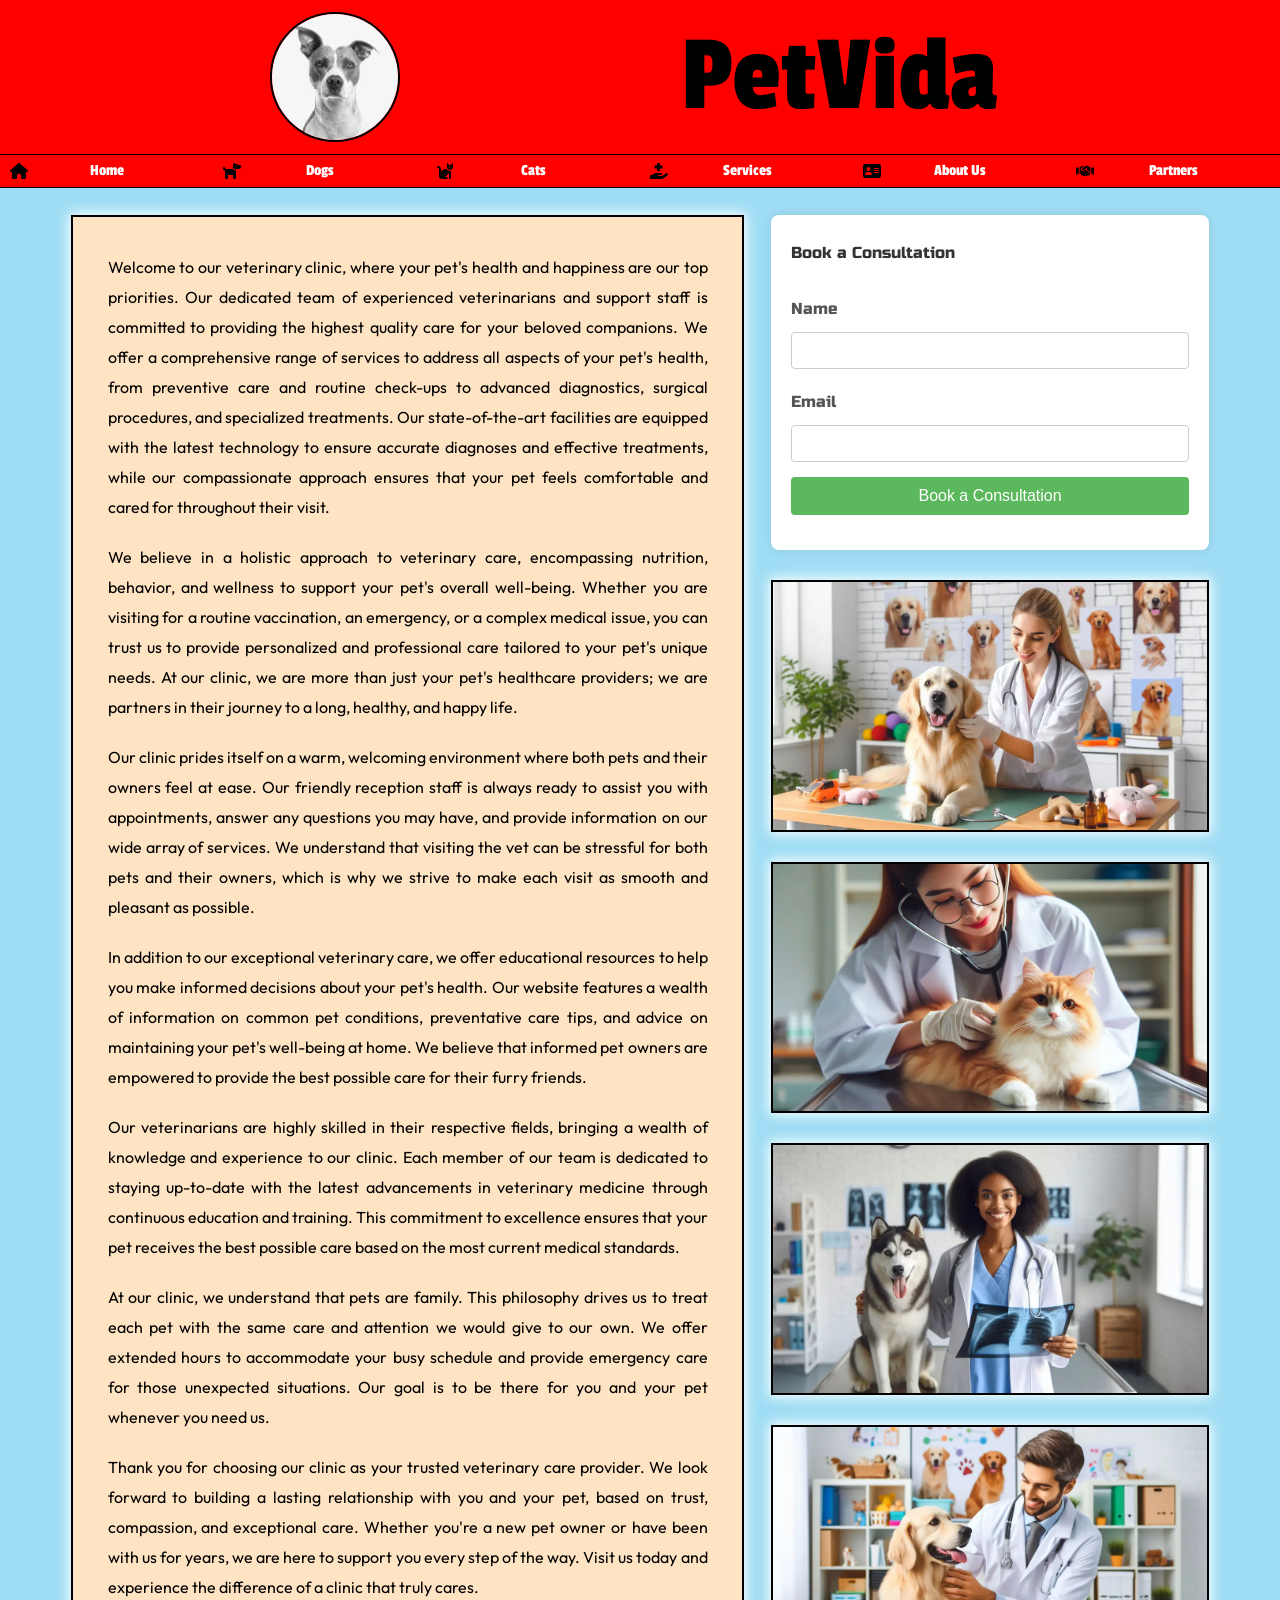
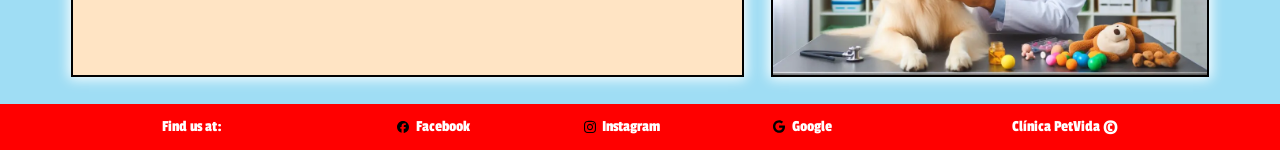
==== index.html @ f5b28eda "Initial commit: Pet Vida responsive multi-page site (WebP-optimized)" ====
<!DOCTYPE html>
<html lang="en">
<head>
    <meta charset="UTF-8">
    <meta name="viewport" content="width=device-width, initial-scale=1.0">
    <title>Pet Vida - Home</title>
    <link rel="stylesheet" href="assets/styles/style.css">
    <link rel="preconnect" href="https://fonts.googleapis.com">
    <link rel="preconnect" href="https://fonts.gstatic.com" crossorigin>
    <link href="https://fonts.googleapis.com/css2?family=Passion+One:wght@400;700;900&display=swap" rel="stylesheet">
    <link href="https://fonts.googleapis.com/css2?family=Russo+One&display=swap" rel="stylesheet">
    <link href="https://fonts.googleapis.com/css2?family=Bowlby+One+SC&display=swap" rel="stylesheet">
    <link href="https://fonts.googleapis.com/css2?family=Outfit:wght@100..900&family=Passion+One:wght@400;700;900&display=swap" rel="stylesheet">
    <script src="assets/scripts/menu.js" defer></script>
</head>
<body>
    <div id="wrap-body">
        <header>
            <div id="header-top">
                <img src="assets/images/sampledog.webp" alt="PetVida Company Logo">
                <h1>PetVida</h1>
                <button class="btn-menu"></button>
            </div>
            <nav id="nav-header">
                <ul id="ul-header">
                    <li><a id="home-nav" href="index.html">Home</a></li>
                    <li><a id="dogs-nav" href="page-dogs/index.html">Dogs</a></li>
                    <li><a id="cats-nav" href="page-cats/index.html">Cats</a></li>
                    <li><a id="services-nav" href="page-services/index.html">Services</a></li>
                    <li><a id="about-nav" href="page-about/index.html">About Us</a></li>
                    <li><a id="partners-nav" href="page-partners/index.html">Partners</a></li>
</ul>

            </nav>

        </header>
        <main>
            <div id="home-div">
                <article id="home-article">
                    <p>Welcome to our veterinary clinic, where your pet's health and happiness are our top priorities. Our dedicated team of experienced veterinarians and support staff is committed to providing the highest quality care for your beloved companions. We offer a comprehensive range of services to address all aspects of your pet's health, from preventive care and routine check-ups to advanced diagnostics, surgical procedures, and specialized treatments. Our state-of-the-art facilities are equipped with the latest technology to ensure accurate diagnoses and effective treatments, while our compassionate approach ensures that your pet feels comfortable and cared for throughout their visit.</p>
                    <p>We believe in a holistic approach to veterinary care, encompassing nutrition, behavior, and wellness to support your pet's overall well-being. Whether you are visiting for a routine vaccination, an emergency, or a complex medical issue, you can trust us to provide personalized and professional care tailored to your pet's unique needs. At our clinic, we are more than just your pet's healthcare providers; we are partners in their journey to a long, healthy, and happy life.</p>
                    <p>Our clinic prides itself on a warm, welcoming environment where both pets and their owners feel at ease. Our friendly reception staff is always ready to assist you with appointments, answer any questions you may have, and provide information on our wide array of services. We understand that visiting the vet can be stressful for both pets and their owners, which is why we strive to make each visit as smooth and pleasant as possible.</p>
                    <p>In addition to our exceptional veterinary care, we offer educational resources to help you make informed decisions about your pet's health. Our website features a wealth of information on common pet conditions, preventative care tips, and advice on maintaining your pet's well-being at home. We believe that informed pet owners are empowered to provide the best possible care for their furry friends.</p>
                    <p>Our veterinarians are highly skilled in their respective fields, bringing a wealth of knowledge and experience to our clinic. Each member of our team is dedicated to staying up-to-date with the latest advancements in veterinary medicine through continuous education and training. This commitment to excellence ensures that your pet receives the best possible care based on the most current medical standards.</p>
                    <p>At our clinic, we understand that pets are family. This philosophy drives us to treat each pet with the same care and attention we would give to our own. We offer extended hours to accommodate your busy schedule and provide emergency care for those unexpected situations. Our goal is to be there for you and your pet whenever you need us.</p>
                    <p>Thank you for choosing our clinic as your trusted veterinary care provider. We look forward to building a lasting relationship with you and your pet, based on trust, compassion, and exceptional care. Whether you're a new pet owner or have been with us for years, we are here to support you every step of the way. Visit us today and experience the difference of a clinic that truly cares.</p>
                </article>
                <section id="home-section">
                    <div class="form-container">
                        <h2>Book a Consultation</h2>
                        <form>
                            <div class="form-group">
                                <label for="name">Name</label>
                                <input type="text" id="name" name="name" required>
                            </div>
                            <div class="form-group">
                                <label for="email">Email</label>
                                <input type="email" id="email" name="email" required>
                            </div>
                            <div class="form-group">
                                <button type="submit">Book a Consultation</button>
                            </div>
                        </form>
                    </div>
                    <img src="assets/images/about1.webp" alt="Veterinary Working blah blah">
                    <img src="assets/images/about2.webp" alt="Veterinary Working blah blah">
                    <img src="assets/images/about3.webp" alt="Veterinary Working blah blah">
                    <img src="assets/images/about5.webp" alt="Veterinary Working blah blah">
                </section>
            </div>
        </main>
        <footer>
            <h2>Find us at:</h2>
            <ul>
                <li><a id="facebook-footer" href="" target="_blank">Facebook</a></li>
                <li><a id="instagram-footer" href="" target="_blank">Instagram</a></li>
                <li><a id="google-footer" href="" target="_blank">Google</a></li>
            </ul>
            <small>Clínica PetVida &copy;</small>

        </footer>

    </div>    
</body>
</html>
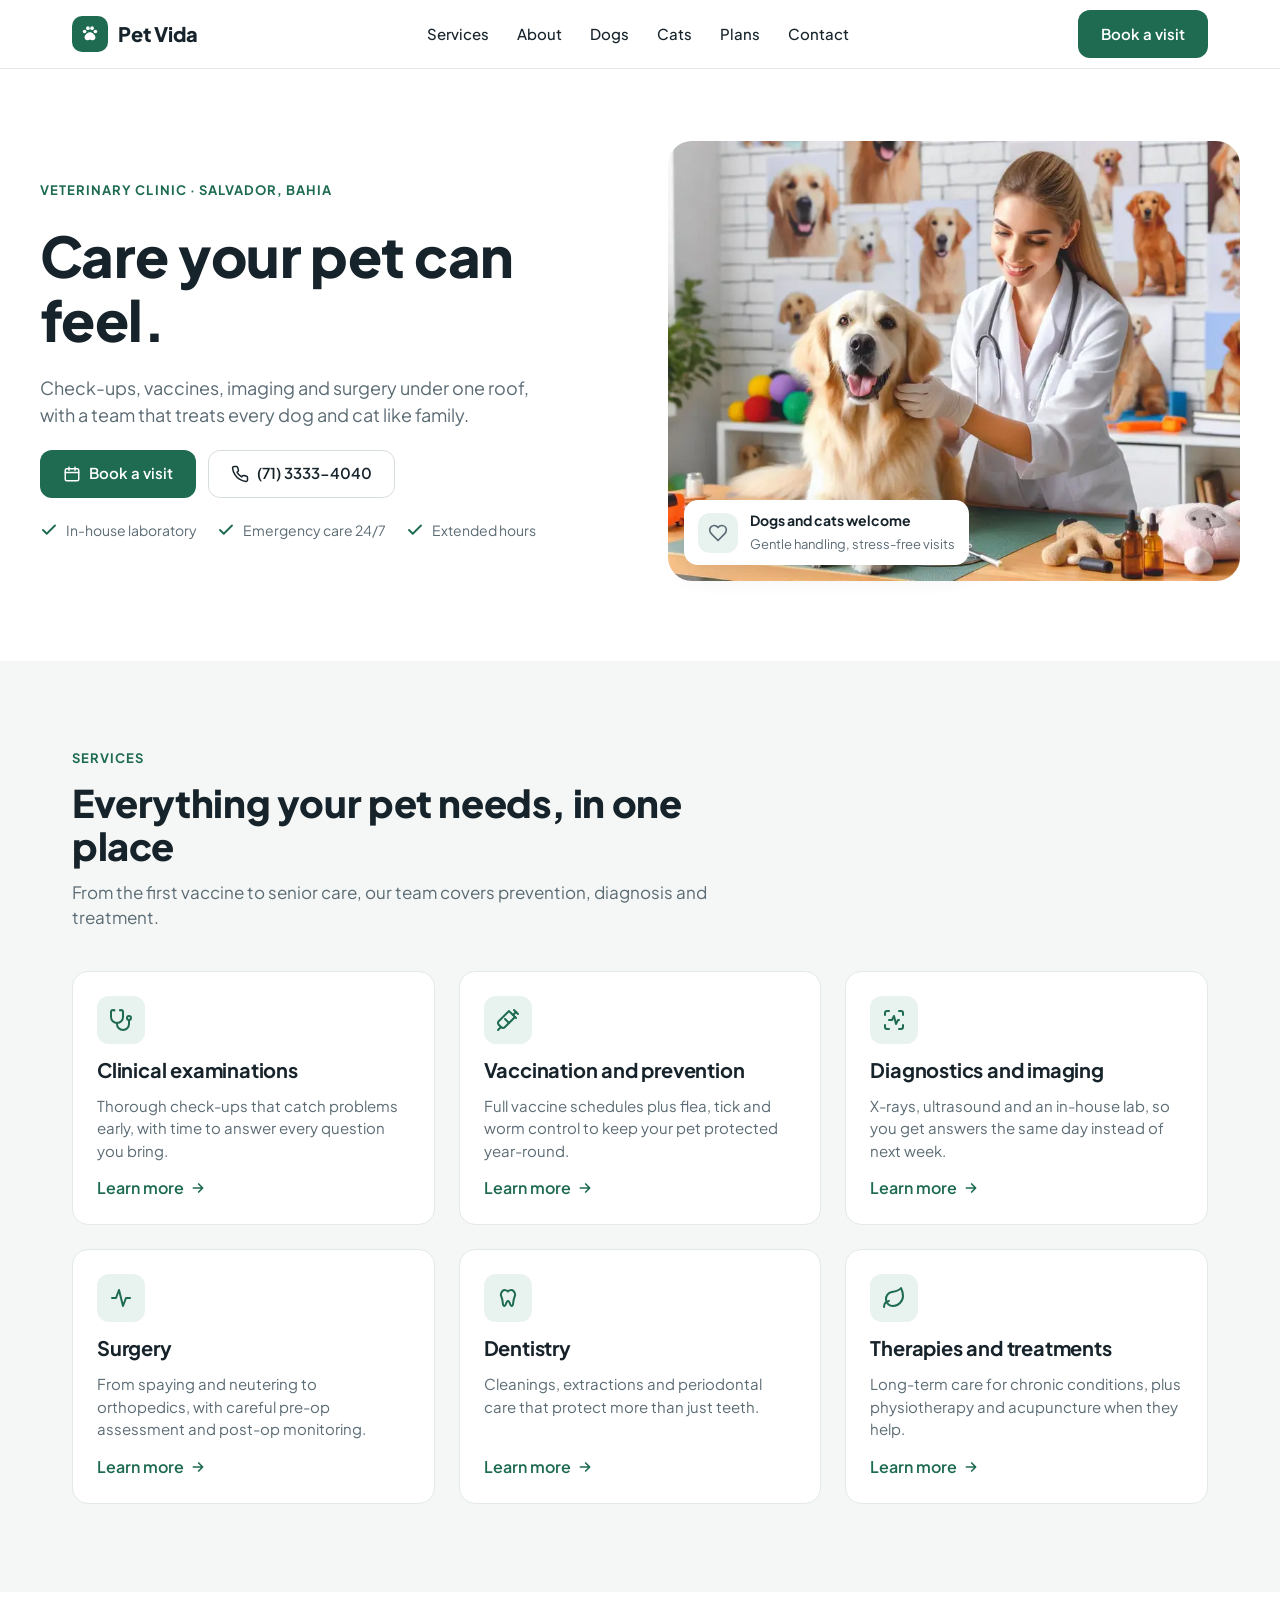
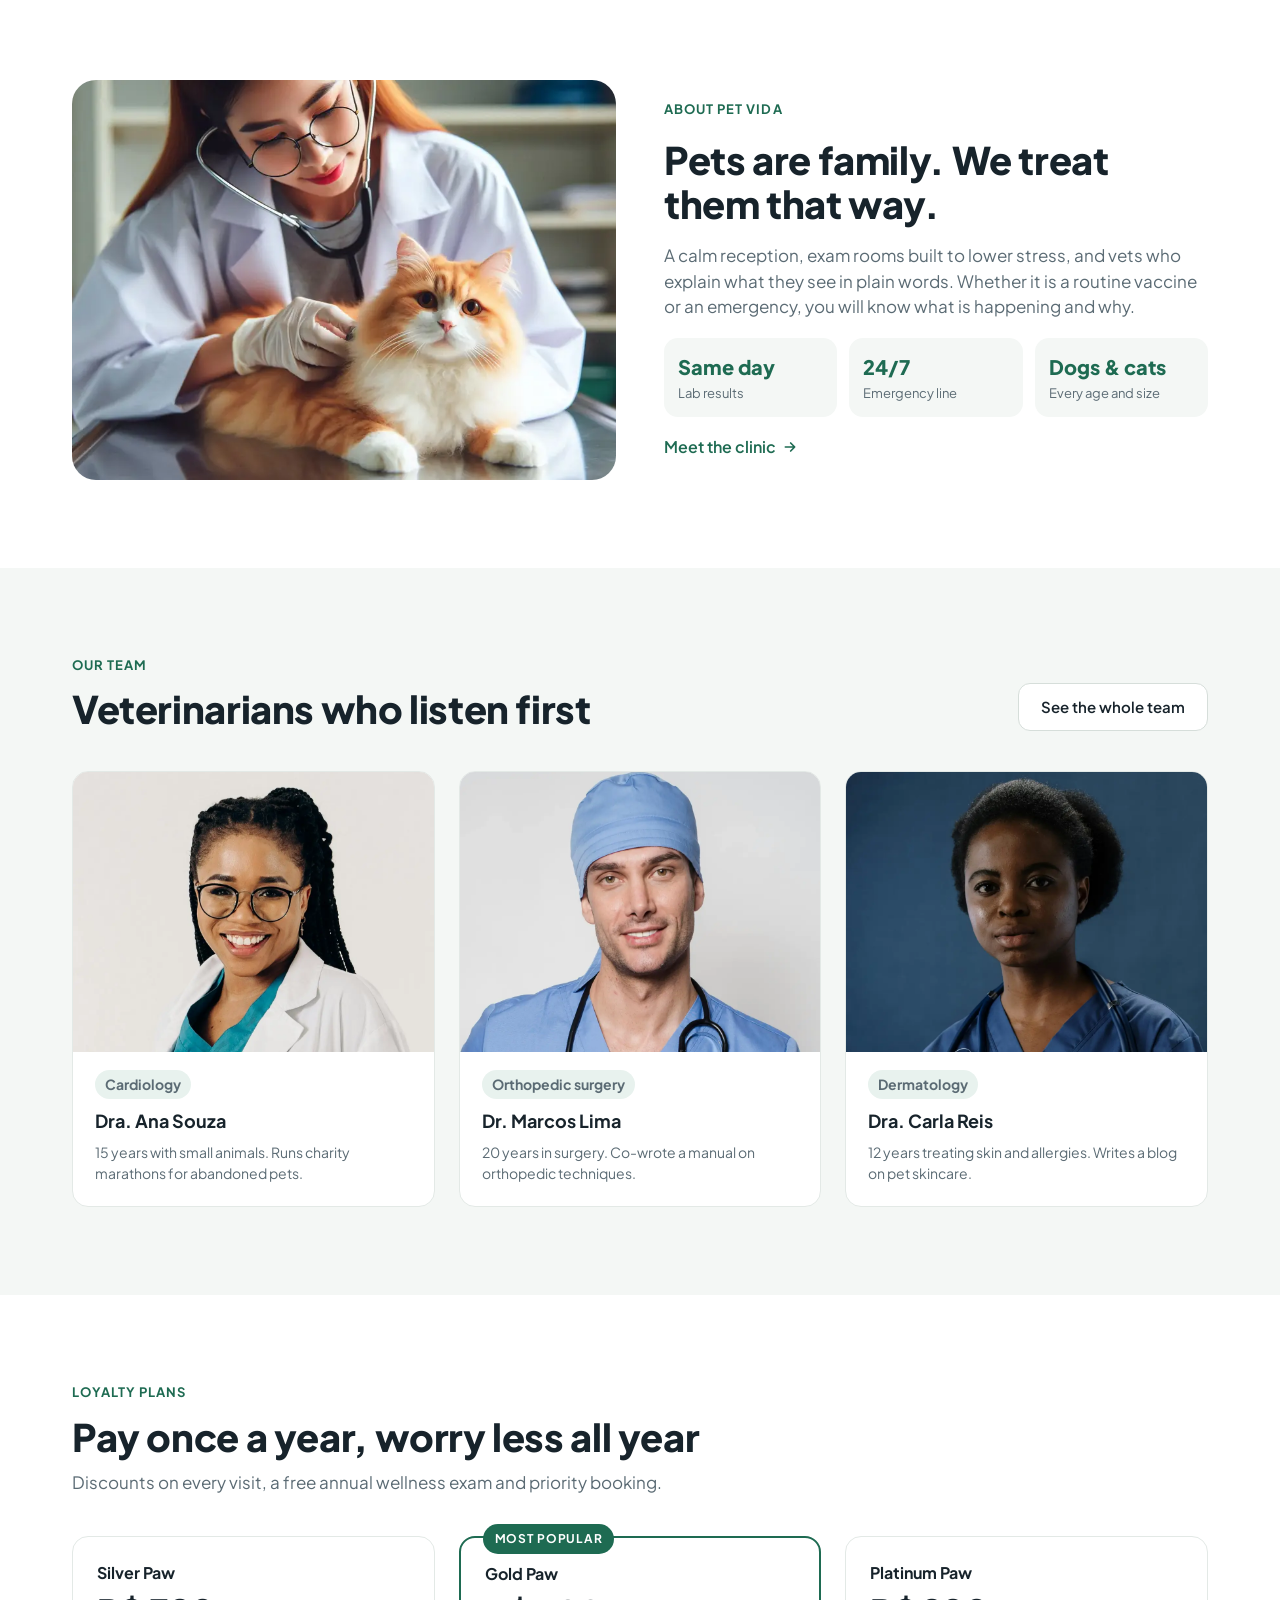
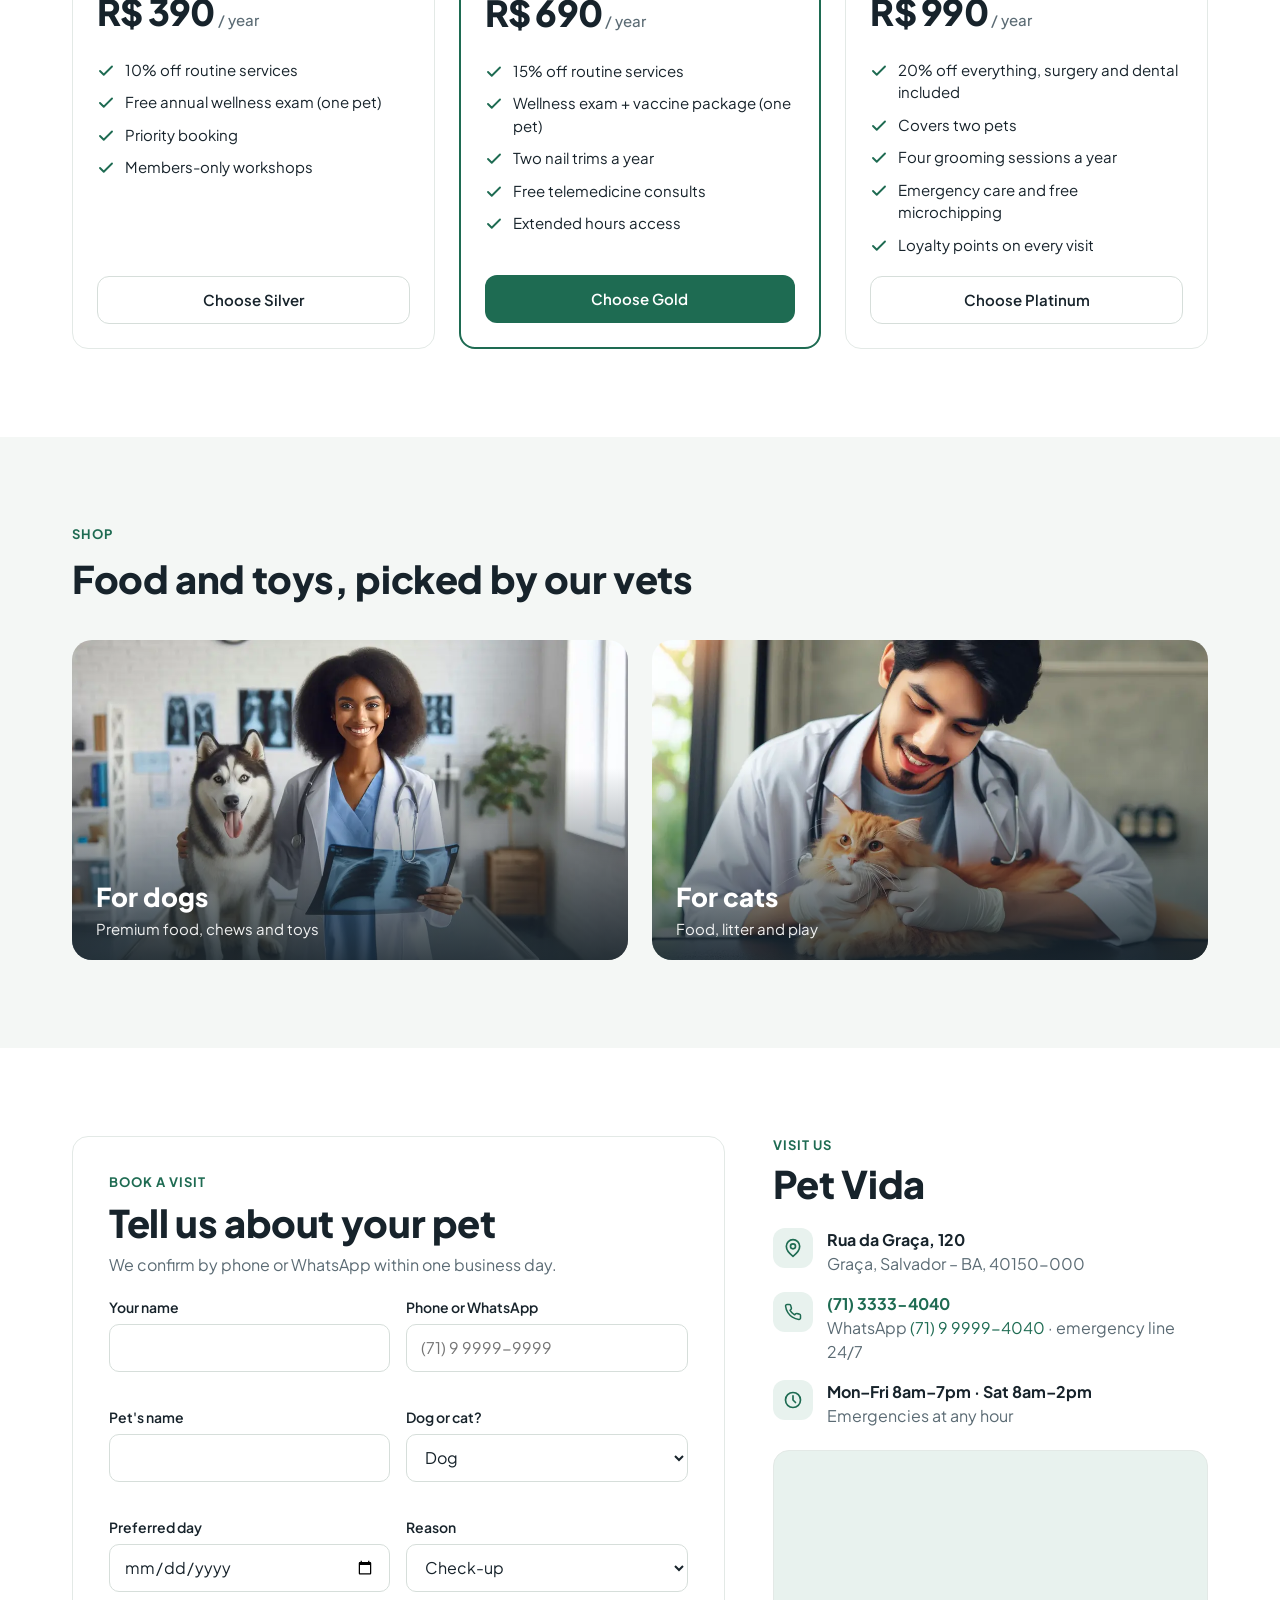
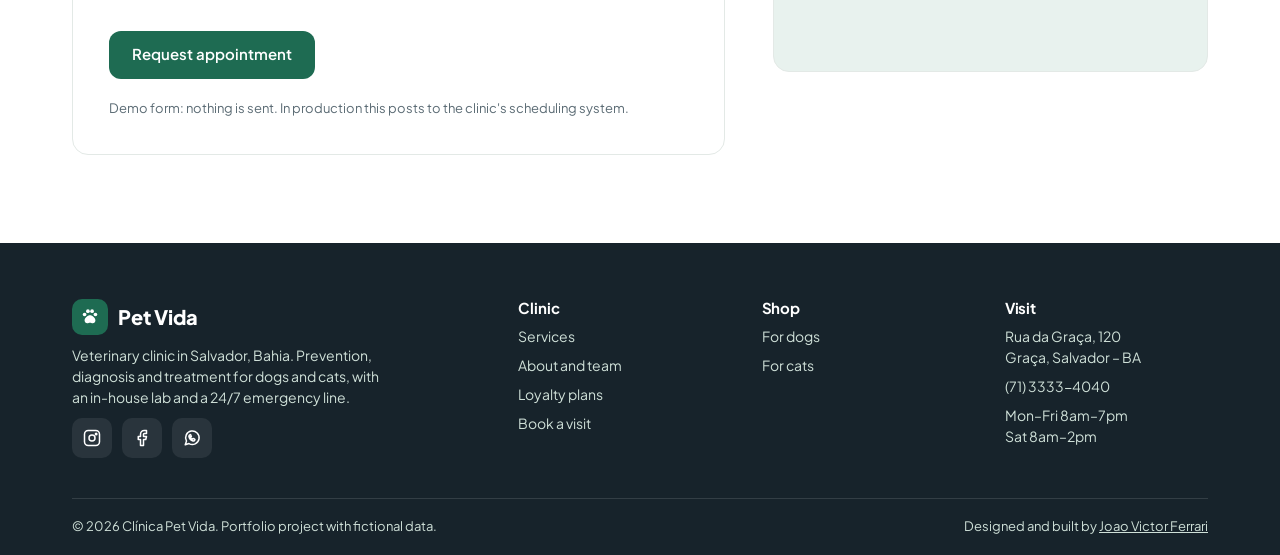
==== commit dd1d3941: "Pet Vida 2.0: full redesign of the site Design system in CSS custom properties, mobile-first layout," ====
--- a/index.html
+++ b/index.html
@@ -1,85 +1,154 @@
 <!DOCTYPE html>
 <html lang="en">
 <head>
-    <meta charset="UTF-8">
-    <meta name="viewport" content="width=device-width, initial-scale=1.0">
-    <title>Pet Vida - Home</title>
-    <link rel="stylesheet" href="assets/styles/style.css">
-    <link rel="preconnect" href="https://fonts.googleapis.com">
-    <link rel="preconnect" href="https://fonts.gstatic.com" crossorigin>
-    <link href="https://fonts.googleapis.com/css2?family=Passion+One:wght@400;700;900&display=swap" rel="stylesheet">
-    <link href="https://fonts.googleapis.com/css2?family=Russo+One&display=swap" rel="stylesheet">
-    <link href="https://fonts.googleapis.com/css2?family=Bowlby+One+SC&display=swap" rel="stylesheet">
-    <link href="https://fonts.googleapis.com/css2?family=Outfit:wght@100..900&family=Passion+One:wght@400;700;900&display=swap" rel="stylesheet">
-    <script src="assets/scripts/menu.js" defer></script>
+  <meta charset="UTF-8">
+  <meta name="viewport" content="width=device-width, initial-scale=1">
+  <title>Veterinary clinic in Salvador · Pet Vida</title>
+  <meta name="description" content="Pet Vida is a veterinary clinic in Salvador, Bahia: check-ups, vaccines, imaging, surgery and dentistry for dogs and cats, with an in-house lab and 24/7 emergency line.">
+  <link rel="canonical" href="https://joaoferrari12.github.io/petvida-website/">
+  <meta name="theme-color" content="#1e6b52">
+  <meta property="og:type" content="website">
+  <meta property="og:title" content="Veterinary clinic in Salvador · Pet Vida">
+  <meta property="og:description" content="Pet Vida is a veterinary clinic in Salvador, Bahia: check-ups, vaccines, imaging, surgery and dentistry for dogs and cats, with an in-house lab and 24/7 emergency line.">
+  <meta property="og:image" content="https://joaoferrari12.github.io/petvida-website/assets/images/about1.webp">
+  <meta property="og:url" content="https://joaoferrari12.github.io/petvida-website/">
+  <link rel="icon" href="assets/images/favicon.svg" type="image/svg+xml">
+  <link rel="preconnect" href="https://fonts.googleapis.com">
+  <link rel="preconnect" href="https://fonts.gstatic.com" crossorigin>
+  <link href="https://fonts.googleapis.com/css2?family=Plus+Jakarta+Sans:wght@400;500;600;700;800&display=swap" rel="stylesheet">
+  <link rel="stylesheet" href="assets/styles/style.css">
 </head>
 <body>
-    <div id="wrap-body">
-        <header>
-            <div id="header-top">
-                <img src="assets/images/sampledog.webp" alt="PetVida Company Logo">
-                <h1>PetVida</h1>
-                <button class="btn-menu"></button>
-            </div>
-            <nav id="nav-header">
-                <ul id="ul-header">
-                    <li><a id="home-nav" href="index.html">Home</a></li>
-                    <li><a id="dogs-nav" href="page-dogs/index.html">Dogs</a></li>
-                    <li><a id="cats-nav" href="page-cats/index.html">Cats</a></li>
-                    <li><a id="services-nav" href="page-services/index.html">Services</a></li>
-                    <li><a id="about-nav" href="page-about/index.html">About Us</a></li>
-                    <li><a id="partners-nav" href="page-partners/index.html">Partners</a></li>
-</ul>
+<a class="skip-link" href="#main">Skip to content</a>
+<header class="site-header">
+  <div class="wrap">
+    <a class="brand" href="index.html" aria-label="Pet Vida home"><span class="brand-mark"><svg aria-hidden="true" width="20" height="20" viewBox="0 0 24 24" fill="#fff"><circle cx="5.5" cy="9" r="2.2"/><circle cx="9.5" cy="5" r="2.2"/><circle cx="14.5" cy="5" r="2.2"/><circle cx="18.5" cy="9" r="2.2"/><path d="M12 10c-3 0-6.5 3.2-6.5 6.3 0 1.9 1.4 3.2 3.2 3.2 1.3 0 2.1-.6 3.3-.6s2 .6 3.3.6c1.8 0 3.2-1.3 3.2-3.2C18.5 13.2 15 10 12 10z"/></svg></span>Pet Vida</a>
+    <nav class="nav" id="site-nav" aria-label="Main">
+      <ul><li><a href="page-services/">Services</a></li><li><a href="page-about/">About</a></li><li><a href="page-dogs/">Dogs</a></li><li><a href="page-cats/">Cats</a></li><li><a href="page-partners/">Plans</a></li><li><a href="page-contact/">Contact</a></li></ul>
+    </nav>
+    <div class="header-actions">
+      <a class="btn btn-primary nav-cta" href="page-contact/">Book a visit</a>
+      <button class="btn btn-ghost menu-btn" type="button" aria-expanded="false" aria-controls="site-nav" aria-label="Open menu"><svg aria-hidden="true" width="22" height="22" viewBox="0 0 24 24" fill="none" stroke="currentColor" stroke-width="2" stroke-linecap="round"><path d="M4 7h16M4 12h16M4 17h16"/></svg></button>
+    </div>
+  </div>
+</header>
+<main id="main">
 
-            </nav>
+<section class="wrap hero" aria-labelledby="hero-title">
+  <div class="hero-copy">
+    <span class="eyebrow">Veterinary clinic · Salvador, Bahia</span>
+    <h1 id="hero-title">Care your pet can feel.</h1>
+    <p class="lead">Check-ups, vaccines, imaging and surgery under one roof, with a team that treats every dog and cat like family.</p>
+    <div class="hero-actions">
+      <a class="btn btn-primary" href="page-contact/"><svg aria-hidden="true" width="18" height="18" viewBox="0 0 24 24" fill="none" stroke="currentColor" stroke-width="2" stroke-linecap="round" stroke-linejoin="round"><rect x="3" y="5" width="18" height="16" rx="2"/><path d="M8 3v4M16 3v4M3 10h18"/></svg> Book a visit</a>
+      <a class="btn btn-ghost" href="tel:+557133334040"><svg aria-hidden="true" width="18" height="18" viewBox="0 0 24 24" fill="none" stroke="currentColor" stroke-width="2" stroke-linecap="round" stroke-linejoin="round"><path d="M22 16.9v3a2 2 0 0 1-2.2 2 19.8 19.8 0 0 1-8.6-3.1 19.5 19.5 0 0 1-6-6A19.8 19.8 0 0 1 2.1 4.2 2 2 0 0 1 4.1 2h3a2 2 0 0 1 2 1.7c.1.9.4 1.8.7 2.7a2 2 0 0 1-.5 2.1L8.1 9.8a16 16 0 0 0 6 6l1.3-1.3a2 2 0 0 1 2.1-.4c.9.3 1.8.6 2.7.7a2 2 0 0 1 1.8 2z"/></svg> (71) 3333-4040</a>
+    </div>
+    <ul class="hero-trust"><li><svg aria-hidden="true" width="18" height="18" viewBox="0 0 24 24" fill="none" stroke="#1e6b52" stroke-width="2.5" stroke-linecap="round" stroke-linejoin="round"><path d="M20 6 9 17l-5-5"/></svg> In-house laboratory</li><li><svg aria-hidden="true" width="18" height="18" viewBox="0 0 24 24" fill="none" stroke="#1e6b52" stroke-width="2.5" stroke-linecap="round" stroke-linejoin="round"><path d="M20 6 9 17l-5-5"/></svg> Emergency care 24/7</li><li><svg aria-hidden="true" width="18" height="18" viewBox="0 0 24 24" fill="none" stroke="#1e6b52" stroke-width="2.5" stroke-linecap="round" stroke-linejoin="round"><path d="M20 6 9 17l-5-5"/></svg> Extended hours</li></ul>
+  </div>
+  <div class="hero-media">
+    <img src="assets/images/about1.webp" alt="Veterinarian examining a golden retriever on the clinic table" width="1100" height="628" fetchpriority="high">
+    <div class="hero-badge"><span class="icon icon-sm"><svg aria-hidden="true" width="20" height="20" viewBox="0 0 24 24" fill="none" stroke="currentColor" stroke-width="2" stroke-linecap="round" stroke-linejoin="round"><path d="M19 14c1.5-1.4 3-3.2 3-5.5A5.5 5.5 0 0 0 16.5 3c-1.8 0-3.4 1-4.5 2.5C10.9 4 9.3 3 7.5 3A5.5 5.5 0 0 0 2 8.5c0 2.3 1.5 4.1 3 5.5l7 7z"/></svg></span><div><strong>Dogs and cats welcome</strong><span>Gentle handling, stress-free visits</span></div></div>
+  </div>
+</section>
 
-        </header>
-        <main>
-            <div id="home-div">
-                <article id="home-article">
-                    <p>Welcome to our veterinary clinic, where your pet's health and happiness are our top priorities. Our dedicated team of experienced veterinarians and support staff is committed to providing the highest quality care for your beloved companions. We offer a comprehensive range of services to address all aspects of your pet's health, from preventive care and routine check-ups to advanced diagnostics, surgical procedures, and specialized treatments. Our state-of-the-art facilities are equipped with the latest technology to ensure accurate diagnoses and effective treatments, while our compassionate approach ensures that your pet feels comfortable and cared for throughout their visit.</p>
-                    <p>We believe in a holistic approach to veterinary care, encompassing nutrition, behavior, and wellness to support your pet's overall well-being. Whether you are visiting for a routine vaccination, an emergency, or a complex medical issue, you can trust us to provide personalized and professional care tailored to your pet's unique needs. At our clinic, we are more than just your pet's healthcare providers; we are partners in their journey to a long, healthy, and happy life.</p>
-                    <p>Our clinic prides itself on a warm, welcoming environment where both pets and their owners feel at ease. Our friendly reception staff is always ready to assist you with appointments, answer any questions you may have, and provide information on our wide array of services. We understand that visiting the vet can be stressful for both pets and their owners, which is why we strive to make each visit as smooth and pleasant as possible.</p>
-                    <p>In addition to our exceptional veterinary care, we offer educational resources to help you make informed decisions about your pet's health. Our website features a wealth of information on common pet conditions, preventative care tips, and advice on maintaining your pet's well-being at home. We believe that informed pet owners are empowered to provide the best possible care for their furry friends.</p>
-                    <p>Our veterinarians are highly skilled in their respective fields, bringing a wealth of knowledge and experience to our clinic. Each member of our team is dedicated to staying up-to-date with the latest advancements in veterinary medicine through continuous education and training. This commitment to excellence ensures that your pet receives the best possible care based on the most current medical standards.</p>
-                    <p>At our clinic, we understand that pets are family. This philosophy drives us to treat each pet with the same care and attention we would give to our own. We offer extended hours to accommodate your busy schedule and provide emergency care for those unexpected situations. Our goal is to be there for you and your pet whenever you need us.</p>
-                    <p>Thank you for choosing our clinic as your trusted veterinary care provider. We look forward to building a lasting relationship with you and your pet, based on trust, compassion, and exceptional care. Whether you're a new pet owner or have been with us for years, we are here to support you every step of the way. Visit us today and experience the difference of a clinic that truly cares.</p>
-                </article>
-                <section id="home-section">
-                    <div class="form-container">
-                        <h2>Book a Consultation</h2>
-                        <form>
-                            <div class="form-group">
-                                <label for="name">Name</label>
-                                <input type="text" id="name" name="name" required>
-                            </div>
-                            <div class="form-group">
-                                <label for="email">Email</label>
-                                <input type="email" id="email" name="email" required>
-                            </div>
-                            <div class="form-group">
-                                <button type="submit">Book a Consultation</button>
-                            </div>
-                        </form>
-                    </div>
-                    <img src="assets/images/about1.webp" alt="Veterinary Working blah blah">
-                    <img src="assets/images/about2.webp" alt="Veterinary Working blah blah">
-                    <img src="assets/images/about3.webp" alt="Veterinary Working blah blah">
-                    <img src="assets/images/about5.webp" alt="Veterinary Working blah blah">
-                </section>
-            </div>
-        </main>
-        <footer>
-            <h2>Find us at:</h2>
-            <ul>
-                <li><a id="facebook-footer" href="" target="_blank">Facebook</a></li>
-                <li><a id="instagram-footer" href="" target="_blank">Instagram</a></li>
-                <li><a id="google-footer" href="" target="_blank">Google</a></li>
-            </ul>
-            <small>Clínica PetVida &copy;</small>
+<section class="sec sec-soft" aria-labelledby="services-title">
+  <div class="wrap">
+    <div class="sec-head"><span class="eyebrow">Services</span><h2 id="services-title">Everything your pet needs, in one place</h2><p class="lead">From the first vaccine to senior care, our team covers prevention, diagnosis and treatment.</p></div>
+    <ul class="grid grid-3"><li class="card service-card"><span class="icon"><svg aria-hidden="true" width="24" height="24" viewBox="0 0 24 24" fill="none" stroke="currentColor" stroke-width="2" stroke-linecap="round" stroke-linejoin="round"><path d="M4.8 2.3A.3.3 0 1 0 5 2H4a2 2 0 0 0-2 2v5a6 6 0 0 0 12 0V4a2 2 0 0 0-2-2h-1a.2.2 0 1 0 .3.3"/><path d="M8 15v1a6 6 0 0 0 6 6 6 6 0 0 0 6-6v-4"/><circle cx="20" cy="10" r="2"/></svg></span><h3>Clinical examinations</h3><p>Thorough check-ups that catch problems early, with time to answer every question you bring.</p><a href="page-services/#clinical-examinations">Learn more <svg aria-hidden="true" width="16" height="16" viewBox="0 0 24 24" fill="none" stroke="currentColor" stroke-width="2.5" stroke-linecap="round" stroke-linejoin="round"><path d="M5 12h14M13 6l6 6-6 6"/></svg></a></li><li class="card service-card"><span class="icon"><svg aria-hidden="true" width="24" height="24" viewBox="0 0 24 24" fill="none" stroke="currentColor" stroke-width="2" stroke-linecap="round" stroke-linejoin="round"><path d="m18 2 4 4"/><path d="m17 7 3-3"/><path d="M19 9 8.7 19.3a2.4 2.4 0 0 1-3.4 0L2.7 16.7a2.4 2.4 0 0 1 0-3.4L13 3"/><path d="m9 11 4 4"/><path d="m5 19-3 3"/><path d="m14 4 6 6"/></svg></span><h3>Vaccination and prevention</h3><p>Full vaccine schedules plus flea, tick and worm control to keep your pet protected year-round.</p><a href="page-services/#vaccination-and-prevention">Learn more <svg aria-hidden="true" width="16" height="16" viewBox="0 0 24 24" fill="none" stroke="currentColor" stroke-width="2.5" stroke-linecap="round" stroke-linejoin="round"><path d="M5 12h14M13 6l6 6-6 6"/></svg></a></li><li class="card service-card"><span class="icon"><svg aria-hidden="true" width="24" height="24" viewBox="0 0 24 24" fill="none" stroke="currentColor" stroke-width="2" stroke-linecap="round" stroke-linejoin="round"><path d="M3 7V5a2 2 0 0 1 2-2h2M17 3h2a2 2 0 0 1 2 2v2M21 17v2a2 2 0 0 1-2 2h-2M7 21H5a2 2 0 0 1-2-2v-2"/><path d="M7 12h3l2-4 2 8 2-4h1"/></svg></span><h3>Diagnostics and imaging</h3><p>X-rays, ultrasound and an in-house lab, so you get answers the same day instead of next week.</p><a href="page-services/#diagnostics-and-imaging">Learn more <svg aria-hidden="true" width="16" height="16" viewBox="0 0 24 24" fill="none" stroke="currentColor" stroke-width="2.5" stroke-linecap="round" stroke-linejoin="round"><path d="M5 12h14M13 6l6 6-6 6"/></svg></a></li><li class="card service-card"><span class="icon"><svg aria-hidden="true" width="24" height="24" viewBox="0 0 24 24" fill="none" stroke="currentColor" stroke-width="2" stroke-linecap="round" stroke-linejoin="round"><path d="M3 12h4l3-8 4 16 3-8h4"/></svg></span><h3>Surgery</h3><p>From spaying and neutering to orthopedics, with careful pre-op assessment and post-op monitoring.</p><a href="page-services/#surgery">Learn more <svg aria-hidden="true" width="16" height="16" viewBox="0 0 24 24" fill="none" stroke="currentColor" stroke-width="2.5" stroke-linecap="round" stroke-linejoin="round"><path d="M5 12h14M13 6l6 6-6 6"/></svg></a></li><li class="card service-card"><span class="icon"><svg aria-hidden="true" width="24" height="24" viewBox="0 0 24 24" fill="none" stroke="currentColor" stroke-width="2" stroke-linecap="round" stroke-linejoin="round"><path d="M12 5.5c-1.5-1.5-4-2-5.5-.5S4.5 9 5.5 11c.8 1.6 1 3.5 1.2 5.3.2 1.7.5 3.7 1.8 3.7 1.2 0 1.5-2.3 2-3.5.3-.8 1-1.5 1.5-1.5s1.2.7 1.5 1.5c.5 1.2.8 3.5 2 3.5 1.3 0 1.6-2 1.8-3.7.2-1.8.4-3.7 1.2-5.3 1-2 .5-4.5-1-6s-4-1-5.5.5z"/></svg></span><h3>Dentistry</h3><p>Cleanings, extractions and periodontal care that protect more than just teeth.</p><a href="page-services/#dentistry">Learn more <svg aria-hidden="true" width="16" height="16" viewBox="0 0 24 24" fill="none" stroke="currentColor" stroke-width="2.5" stroke-linecap="round" stroke-linejoin="round"><path d="M5 12h14M13 6l6 6-6 6"/></svg></a></li><li class="card service-card"><span class="icon"><svg aria-hidden="true" width="24" height="24" viewBox="0 0 24 24" fill="none" stroke="currentColor" stroke-width="2" stroke-linecap="round" stroke-linejoin="round"><path d="M11 20A7 7 0 0 1 9.8 6.1C15.5 5 17 4.5 19 2c1 2 2 4.2 2 8 0 5.5-4.8 10-10 10z"/><path d="M2 21c0-3 1.9-5.5 5-6"/></svg></span><h3>Therapies and treatments</h3><p>Long-term care for chronic conditions, plus physiotherapy and acupuncture when they help.</p><a href="page-services/#therapies-and-treatments">Learn more <svg aria-hidden="true" width="16" height="16" viewBox="0 0 24 24" fill="none" stroke="currentColor" stroke-width="2.5" stroke-linecap="round" stroke-linejoin="round"><path d="M5 12h14M13 6l6 6-6 6"/></svg></a></li></ul>
+  </div>
+</section>
 
-        </footer>
+<section class="sec" aria-labelledby="about-title">
+  <div class="wrap about">
+    <img src="assets/images/about2.webp" alt="Veterinarian listening to a cat's heart with a stethoscope" width="1100" height="628" loading="lazy">
+    <div class="about-copy">
+      <span class="eyebrow">About Pet Vida</span>
+      <h2 id="about-title">Pets are family. We treat them that way.</h2>
+      <p class="lead">A calm reception, exam rooms built to lower stress, and vets who explain what they see in plain words. Whether it is a routine vaccine or an emergency, you will know what is happening and why.</p>
+      <div class="facts"><div class="fact"><strong>Same day</strong><span>Lab results</span></div><div class="fact"><strong>24/7</strong><span>Emergency line</span></div><div class="fact"><strong>Dogs &amp; cats</strong><span>Every age and size</span></div></div>
+      <a class="arrow-link" href="page-about/">Meet the clinic <svg aria-hidden="true" width="16" height="16" viewBox="0 0 24 24" fill="none" stroke="currentColor" stroke-width="2.5" stroke-linecap="round" stroke-linejoin="round"><path d="M5 12h14M13 6l6 6-6 6"/></svg></a>
+    </div>
+  </div>
+</section>
 
-    </div>    
+<section class="sec sec-soft" aria-labelledby="team-title">
+  <div class="wrap">
+    <div class="sec-head row"><div><span class="eyebrow">Our team</span><h2 id="team-title">Veterinarians who listen first</h2></div><a class="btn btn-ghost" href="page-about/#team">See the whole team</a></div>
+    <ul class="grid grid-3"><li class="card person"><img src="assets/images/vetf1.webp" alt="Dra. Ana Souza, cardiology veterinarian at Pet Vida" width="1100" height="1100" loading="lazy"><div class="person-body"><span class="tag">Cardiology</span><strong>Dra. Ana Souza</strong><span>15 years with small animals. Runs charity marathons for abandoned pets.</span></div></li><li class="card person"><img src="assets/images/vetm1.webp" alt="Dr. Marcos Lima, orthopedic surgery veterinarian at Pet Vida" width="1100" height="1100" loading="lazy"><div class="person-body"><span class="tag">Orthopedic surgery</span><strong>Dr. Marcos Lima</strong><span>20 years in surgery. Co-wrote a manual on orthopedic techniques.</span></div></li><li class="card person"><img src="assets/images/vetf2.webp" alt="Dra. Carla Reis, dermatology veterinarian at Pet Vida" width="1100" height="1100" loading="lazy"><div class="person-body"><span class="tag">Dermatology</span><strong>Dra. Carla Reis</strong><span>12 years treating skin and allergies. Writes a blog on pet skincare.</span></div></li></ul>
+  </div>
+</section>
+
+<section class="sec" aria-labelledby="plans-title">
+  <div class="wrap">
+    <div class="sec-head"><span class="eyebrow">Loyalty plans</span><h2 id="plans-title">Pay once a year, worry less all year</h2><p class="lead">Discounts on every visit, a free annual wellness exam and priority booking.</p></div>
+    <ul class="grid grid-3"><li class="card plan"><div><span class="plan-name">Silver Paw</span><div class="plan-price">R$ 390<small> / year</small></div></div><ul><li><svg aria-hidden="true" width="18" height="18" viewBox="0 0 24 24" fill="none" stroke="#1e6b52" stroke-width="2.5" stroke-linecap="round" stroke-linejoin="round"><path d="M20 6 9 17l-5-5"/></svg><span>10% off routine services</span></li><li><svg aria-hidden="true" width="18" height="18" viewBox="0 0 24 24" fill="none" stroke="#1e6b52" stroke-width="2.5" stroke-linecap="round" stroke-linejoin="round"><path d="M20 6 9 17l-5-5"/></svg><span>Free annual wellness exam (one pet)</span></li><li><svg aria-hidden="true" width="18" height="18" viewBox="0 0 24 24" fill="none" stroke="#1e6b52" stroke-width="2.5" stroke-linecap="round" stroke-linejoin="round"><path d="M20 6 9 17l-5-5"/></svg><span>Priority booking</span></li><li><svg aria-hidden="true" width="18" height="18" viewBox="0 0 24 24" fill="none" stroke="#1e6b52" stroke-width="2.5" stroke-linecap="round" stroke-linejoin="round"><path d="M20 6 9 17l-5-5"/></svg><span>Members-only workshops</span></li></ul><a class="btn btn-ghost" href="page-contact/">Choose Silver</a></li><li class="card plan is-featured"><span class="plan-badge">Most popular</span><div><span class="plan-name">Gold Paw</span><div class="plan-price">R$ 690<small> / year</small></div></div><ul><li><svg aria-hidden="true" width="18" height="18" viewBox="0 0 24 24" fill="none" stroke="#1e6b52" stroke-width="2.5" stroke-linecap="round" stroke-linejoin="round"><path d="M20 6 9 17l-5-5"/></svg><span>15% off routine services</span></li><li><svg aria-hidden="true" width="18" height="18" viewBox="0 0 24 24" fill="none" stroke="#1e6b52" stroke-width="2.5" stroke-linecap="round" stroke-linejoin="round"><path d="M20 6 9 17l-5-5"/></svg><span>Wellness exam + vaccine package (one pet)</span></li><li><svg aria-hidden="true" width="18" height="18" viewBox="0 0 24 24" fill="none" stroke="#1e6b52" stroke-width="2.5" stroke-linecap="round" stroke-linejoin="round"><path d="M20 6 9 17l-5-5"/></svg><span>Two nail trims a year</span></li><li><svg aria-hidden="true" width="18" height="18" viewBox="0 0 24 24" fill="none" stroke="#1e6b52" stroke-width="2.5" stroke-linecap="round" stroke-linejoin="round"><path d="M20 6 9 17l-5-5"/></svg><span>Free telemedicine consults</span></li><li><svg aria-hidden="true" width="18" height="18" viewBox="0 0 24 24" fill="none" stroke="#1e6b52" stroke-width="2.5" stroke-linecap="round" stroke-linejoin="round"><path d="M20 6 9 17l-5-5"/></svg><span>Extended hours access</span></li></ul><a class="btn btn-primary" href="page-contact/">Choose Gold</a></li><li class="card plan"><div><span class="plan-name">Platinum Paw</span><div class="plan-price">R$ 990<small> / year</small></div></div><ul><li><svg aria-hidden="true" width="18" height="18" viewBox="0 0 24 24" fill="none" stroke="#1e6b52" stroke-width="2.5" stroke-linecap="round" stroke-linejoin="round"><path d="M20 6 9 17l-5-5"/></svg><span>20% off everything, surgery and dental included</span></li><li><svg aria-hidden="true" width="18" height="18" viewBox="0 0 24 24" fill="none" stroke="#1e6b52" stroke-width="2.5" stroke-linecap="round" stroke-linejoin="round"><path d="M20 6 9 17l-5-5"/></svg><span>Covers two pets</span></li><li><svg aria-hidden="true" width="18" height="18" viewBox="0 0 24 24" fill="none" stroke="#1e6b52" stroke-width="2.5" stroke-linecap="round" stroke-linejoin="round"><path d="M20 6 9 17l-5-5"/></svg><span>Four grooming sessions a year</span></li><li><svg aria-hidden="true" width="18" height="18" viewBox="0 0 24 24" fill="none" stroke="#1e6b52" stroke-width="2.5" stroke-linecap="round" stroke-linejoin="round"><path d="M20 6 9 17l-5-5"/></svg><span>Emergency care and free microchipping</span></li><li><svg aria-hidden="true" width="18" height="18" viewBox="0 0 24 24" fill="none" stroke="#1e6b52" stroke-width="2.5" stroke-linecap="round" stroke-linejoin="round"><path d="M20 6 9 17l-5-5"/></svg><span>Loyalty points on every visit</span></li></ul><a class="btn btn-ghost" href="page-contact/">Choose Platinum</a></li></ul>
+  </div>
+</section>
+
+<section class="sec sec-soft" aria-labelledby="shop-title">
+  <div class="wrap">
+    <div class="sec-head"><span class="eyebrow">Shop</span><h2 id="shop-title">Food and toys, picked by our vets</h2></div>
+    <div class="shop-grid">
+      <a class="shop-tile" href="page-dogs/"><img src="assets/images/about3.webp" alt="" width="1100" height="628" loading="lazy"><span class="shop-tile-text"><strong>For dogs</strong><span>Premium food, chews and toys</span></span></a>
+      <a class="shop-tile" href="page-cats/"><img src="assets/images/about4.webp" alt="" width="1100" height="628" loading="lazy"><span class="shop-tile-text"><strong>For cats</strong><span>Food, litter and play</span></span></a>
+    </div>
+  </div>
+</section>
+
+<section class="sec" id="contact" aria-labelledby="book-title">
+  <div class="wrap contact">
+    <form class="card form" data-validate novalidate action="#" method="post" aria-labelledby="book-title">
+  <div class="stack" style="gap:8px">
+    <span class="eyebrow">Book a visit</span>
+    <h2 id="book-title">Tell us about your pet</h2>
+    <p class="muted">We confirm by phone or WhatsApp within one business day.</p>
+  </div>
+  <div class="form-grid">
+    <div class="field"><label for="f-name">Your name</label><input id="f-name" name="name" type="text" autocomplete="name" required><span class="field-error" aria-live="polite"></span></div>
+    <div class="field"><label for="f-phone">Phone or WhatsApp</label><input id="f-phone" name="phone" type="tel" autocomplete="tel" placeholder="(71) 9 9999-9999" required><span class="field-error" aria-live="polite"></span></div>
+    <div class="field"><label for="f-pet">Pet's name</label><input id="f-pet" name="pet" type="text" required><span class="field-error" aria-live="polite"></span></div>
+    <div class="field"><label for="f-kind">Dog or cat?</label><select id="f-kind" name="kind"><option>Dog</option><option>Cat</option></select><span class="field-error"></span></div>
+    <div class="field"><label for="f-date">Preferred day</label><input id="f-date" name="date" type="date"><span class="field-error"></span></div>
+    <div class="field"><label for="f-reason">Reason</label><select id="f-reason" name="reason"><option>Check-up</option><option>Vaccine</option><option>Something is wrong</option><option>Surgery consult</option><option>Dental</option></select><span class="field-error"></span></div>
+  </div>
+  <div class="form-success" role="status" aria-live="polite"></div>
+  <div><button class="btn btn-primary" type="submit">Request appointment</button></div>
+  <p class="form-note">Demo form: nothing is sent. In production this posts to the clinic's scheduling system.</p>
+</form>
+    <div class="contact-info">
+  <div class="stack" style="gap:6px"><span class="eyebrow">Visit us</span><h2>Pet Vida</h2></div>
+  <ul class="contact-list">
+    <li><span class="icon icon-sm"><svg aria-hidden="true" width="20" height="20" viewBox="0 0 24 24" fill="none" stroke="currentColor" stroke-width="2" stroke-linecap="round" stroke-linejoin="round"><path d="M20 10c0 6-8 12-8 12s-8-6-8-12a8 8 0 0 1 16 0z"/><circle cx="12" cy="10" r="3"/></svg></span><div><strong>Rua da Graça, 120</strong><span class="muted">Graça, Salvador – BA, 40150-000</span></div></li>
+    <li><span class="icon icon-sm"><svg aria-hidden="true" width="18" height="18" viewBox="0 0 24 24" fill="none" stroke="currentColor" stroke-width="2" stroke-linecap="round" stroke-linejoin="round"><path d="M22 16.9v3a2 2 0 0 1-2.2 2 19.8 19.8 0 0 1-8.6-3.1 19.5 19.5 0 0 1-6-6A19.8 19.8 0 0 1 2.1 4.2 2 2 0 0 1 4.1 2h3a2 2 0 0 1 2 1.7c.1.9.4 1.8.7 2.7a2 2 0 0 1-.5 2.1L8.1 9.8a16 16 0 0 0 6 6l1.3-1.3a2 2 0 0 1 2.1-.4c.9.3 1.8.6 2.7.7a2 2 0 0 1 1.8 2z"/></svg></span><div><strong><a href="tel:+557133334040">(71) 3333-4040</a></strong><span class="muted">WhatsApp <a href="https://wa.me/5571999994040">(71) 9 9999-4040</a> · emergency line 24/7</span></div></li>
+    <li><span class="icon icon-sm"><svg aria-hidden="true" width="20" height="20" viewBox="0 0 24 24" fill="none" stroke="currentColor" stroke-width="2" stroke-linecap="round" stroke-linejoin="round"><circle cx="12" cy="12" r="9"/><path d="M12 7v5l3 3"/></svg></span><div><strong>Mon–Fri 8am–7pm · Sat 8am–2pm</strong><span class="muted">Emergencies at any hour</span></div></li>
+  </ul>
+  <div class="map"><iframe title="Map: Pet Vida, Graça, Salvador" src="https://www.openstreetmap.org/export/embed.html?bbox=-38.5300%2C-13.0030%2C-38.5140%2C-12.9930&amp;layer=mapnik&amp;marker=-12.998%2C-38.522" loading="lazy" referrerpolicy="no-referrer-when-downgrade"></iframe></div>
+</div>
+  </div>
+</section>
+</main>
+<footer class="site-footer">
+  <div class="wrap">
+    <div class="footer-grid">
+      <div class="footer-brand">
+        <a class="brand" href="index.html"><span class="brand-mark"><svg aria-hidden="true" width="20" height="20" viewBox="0 0 24 24" fill="#fff"><circle cx="5.5" cy="9" r="2.2"/><circle cx="9.5" cy="5" r="2.2"/><circle cx="14.5" cy="5" r="2.2"/><circle cx="18.5" cy="9" r="2.2"/><path d="M12 10c-3 0-6.5 3.2-6.5 6.3 0 1.9 1.4 3.2 3.2 3.2 1.3 0 2.1-.6 3.3-.6s2 .6 3.3.6c1.8 0 3.2-1.3 3.2-3.2C18.5 13.2 15 10 12 10z"/></svg></span>Pet Vida</a>
+        <p>Veterinary clinic in Salvador, Bahia. Prevention, diagnosis and treatment for dogs and cats, with an in-house lab and a 24/7 emergency line.</p>
+        <div class="social">
+          <a href="https://www.instagram.com/" aria-label="Pet Vida on Instagram"><svg aria-hidden="true" width="18" height="18" viewBox="0 0 24 24" fill="none" stroke="currentColor" stroke-width="2" stroke-linecap="round" stroke-linejoin="round"><rect x="2" y="2" width="20" height="20" rx="5"/><circle cx="12" cy="12" r="4"/><circle cx="17.5" cy="6.5" r="1" fill="currentColor"/></svg></a>
+          <a href="https://www.facebook.com/" aria-label="Pet Vida on Facebook"><svg aria-hidden="true" width="18" height="18" viewBox="0 0 24 24" fill="none" stroke="currentColor" stroke-width="2" stroke-linecap="round" stroke-linejoin="round"><path d="M18 2h-3a5 5 0 0 0-5 5v3H7v4h3v8h4v-8h3l1-4h-4V7a1 1 0 0 1 1-1h3z"/></svg></a>
+          <a href="https://wa.me/5571999994040" aria-label="Pet Vida on WhatsApp"><svg aria-hidden="true" width="18" height="18" viewBox="0 0 24 24" fill="none" stroke="currentColor" stroke-width="2" stroke-linecap="round" stroke-linejoin="round"><path d="M3 21l1.7-4.9A9 9 0 1 1 8 19.4z"/><path d="M9 10c.3 1.5 1.5 3 3 3.8l1-1c.3-.3.7-.3 1-.1l1.5.8c.4.2.5.6.3 1-.4.9-1.4 1.6-2.4 1.4A8 8 0 0 1 7.9 10c-.1-1 .5-2 1.4-2.4.4-.2.8 0 1 .3l.8 1.5c.2.3.1.7-.1 1z"/></svg></a>
+        </div>
+      </div>
+      <div><h3>Clinic</h3><ul><li><a href="page-services/">Services</a></li><li><a href="page-about/">About and team</a></li><li><a href="page-partners/">Loyalty plans</a></li><li><a href="page-contact/">Book a visit</a></li></ul></div>
+      <div><h3>Shop</h3><ul><li><a href="page-dogs/">For dogs</a></li><li><a href="page-cats/">For cats</a></li></ul></div>
+      <div><h3>Visit</h3><ul><li>Rua da Graça, 120<br>Graça, Salvador – BA</li><li><a href="tel:+557133334040">(71) 3333-4040</a></li><li>Mon–Fri 8am–7pm<br>Sat 8am–2pm</li></ul></div>
+    </div>
+    <div class="footer-bottom">
+      <span>© 2026 Clínica Pet Vida. Portfolio project with fictional data.</span>
+      <span>Designed and built by <a href="https://github.com/joaoferrari12">Joao Victor Ferrari</a></span>
+    </div>
+  </div>
+</footer>
+<script src="assets/scripts/main.js"></script>
 </body>
-</html>+</html>
--- a/assets/styles/style.css
+++ b/assets/styles/style.css
@@ -0,0 +1,289 @@
+/* Pet Vida 2.0 — design tokens, base, components, layout
+   Plain CSS, no framework. Mobile-first; desktop rules in @media (min-width: 900px). */
+
+:root {
+  --brand: #1e6b52;
+  --brand-dark: #175440;
+  --brand-soft: #e8f2ee;
+  --ink: #17232b;
+  --muted: #5b6b74;
+  --line: #e3e9e6;
+  --ground: #ffffff;
+  --ground-soft: #f4f7f5;
+  --danger: #b8371f;
+  --radius: 16px;
+  --radius-sm: 12px;
+  --shadow: 0 8px 24px rgba(23, 35, 43, 0.12);
+  --font: "Plus Jakarta Sans", Inter, system-ui, -apple-system, "Segoe UI", sans-serif;
+  --container: 1200px;
+  --gutter: 20px;
+}
+
+/* Base */
+*, *::before, *::after { box-sizing: border-box; }
+html { scroll-behavior: smooth; -webkit-text-size-adjust: 100%; }
+@media (prefers-reduced-motion: reduce) {
+  html { scroll-behavior: auto; }
+  *, *::before, *::after { transition: none !important; animation: none !important; }
+}
+body {
+  margin: 0;
+  font-family: var(--font);
+  font-size: 16px;
+  line-height: 1.5;
+  color: var(--ink);
+  background: var(--ground);
+  -webkit-font-smoothing: antialiased;
+}
+img { max-width: 100%; height: auto; display: block; }
+h1, h2, h3, h4 { margin: 0; line-height: 1.15; letter-spacing: -0.01em; font-weight: 800; }
+h1 { font-size: clamp(2.25rem, 5vw, 3.5rem); }
+h2 { font-size: clamp(1.75rem, 3.4vw, 2.375rem); }
+h3 { font-size: 1.25rem; font-weight: 700; }
+p { margin: 0; }
+a { color: var(--brand); }
+a:hover { color: var(--brand-dark); }
+ul { margin: 0; padding: 0; list-style: none; }
+button, input, select, textarea { font: inherit; color: inherit; }
+:focus-visible { outline: 3px solid #0f6e8c; outline-offset: 3px; border-radius: 4px; }
+.muted { color: var(--muted); }
+.visually-hidden {
+  position: absolute !important; width: 1px; height: 1px; padding: 0; margin: -1px;
+  overflow: hidden; clip: rect(0 0 0 0); white-space: nowrap; border: 0;
+}
+
+/* Skip link */
+.skip-link {
+  position: absolute; left: 16px; top: -60px; z-index: 100;
+  background: var(--ink); color: #fff; padding: 10px 16px; border-radius: var(--radius-sm);
+  text-decoration: none; font-weight: 600; transition: top .15s;
+}
+.skip-link:focus { top: 12px; color: #fff; }
+
+/* Layout */
+.wrap { max-width: var(--container); margin: 0 auto; padding: 0 var(--gutter); }
+.sec { padding: 56px 0; }
+.sec-soft { background: var(--ground-soft); }
+.sec-head { display: flex; flex-direction: column; gap: 12px; max-width: 640px; margin-bottom: 32px; }
+.sec-head.row { max-width: none; flex-direction: row; justify-content: space-between; align-items: flex-end; gap: 24px; flex-wrap: wrap; }
+.sec-head.row > div { display: flex; flex-direction: column; gap: 12px; max-width: 560px; }
+.eyebrow { font-size: 13px; font-weight: 700; letter-spacing: .08em; text-transform: uppercase; color: var(--brand); }
+.lead { font-size: 1.0625rem; color: var(--muted); }
+.grid { display: grid; gap: 20px; grid-template-columns: 1fr; }
+.stack { display: flex; flex-direction: column; gap: 16px; }
+
+/* Header */
+.site-header {
+  position: sticky; top: 0; z-index: 20;
+  background: rgba(255,255,255,.96); backdrop-filter: blur(8px);
+  border-bottom: 1px solid var(--line);
+}
+.site-header .wrap { display: flex; align-items: center; justify-content: space-between; min-height: 68px; gap: 16px; }
+.brand { display: flex; align-items: center; gap: 10px; text-decoration: none; color: var(--ink); font-weight: 800; font-size: 20px; letter-spacing: -0.01em; }
+.brand-mark { width: 36px; height: 36px; border-radius: 10px; background: var(--brand); display: grid; place-items: center; flex: none; }
+.nav { display: none; }
+.nav ul { display: flex; flex-direction: column; gap: 4px; }
+.nav a { display: block; padding: 12px 10px; color: var(--ink); text-decoration: none; font-weight: 500; border-radius: var(--radius-sm); }
+.nav a:hover { background: var(--ground-soft); color: var(--brand); }
+.nav a[aria-current="page"] { color: var(--brand); font-weight: 700; }
+.nav.is-open { display: block; position: absolute; left: 0; right: 0; top: 68px; background: #fff; border-bottom: 1px solid var(--line); padding: 12px var(--gutter) 16px; box-shadow: var(--shadow); }
+.header-actions { display: flex; align-items: center; gap: 10px; }
+.nav-cta { display: none; }
+.menu-btn { width: 48px; height: 48px; padding: 0; display: inline-grid; place-items: center; }
+
+/* Buttons */
+.btn {
+  display: inline-flex; align-items: center; justify-content: center; gap: 8px;
+  min-height: 48px; padding: 0 22px; border-radius: var(--radius-sm);
+  font-weight: 600; font-size: 15px; text-decoration: none; border: 1.5px solid transparent;
+  cursor: pointer; transition: background .15s, border-color .15s, color .15s;
+}
+.btn-primary { background: var(--brand); color: #fff; }
+.btn-primary:hover { background: var(--brand-dark); color: #fff; }
+.btn-ghost { background: #fff; color: var(--ink); border-color: #d6deda; }
+.btn-ghost:hover { border-color: var(--ink); color: var(--ink); }
+.btn-sm { min-height: 40px; padding: 0 14px; font-size: 14px; }
+.btn svg { flex: none; }
+
+/* Hero */
+.hero { display: grid; gap: 32px; padding: 40px 0 48px; align-items: center; }
+.hero-copy { display: flex; flex-direction: column; gap: 22px; }
+.hero-copy .lead { font-size: 1.125rem; max-width: 520px; }
+.hero-actions { display: flex; gap: 12px; flex-wrap: wrap; }
+.hero-trust { display: flex; gap: 20px; flex-wrap: wrap; font-size: 14px; color: var(--muted); }
+.hero-trust li { display: flex; align-items: center; gap: 8px; }
+.hero-media { position: relative; }
+.hero-media img { width: 100%; height: 300px; object-fit: cover; border-radius: 24px; }
+.hero-badge {
+  position: absolute; left: 16px; bottom: 16px; background: #fff; border-radius: 14px; padding: 10px 14px;
+  display: flex; align-items: center; gap: 12px; box-shadow: var(--shadow);
+}
+.hero-badge strong { display: block; font-size: 14px; }
+.hero-badge span { font-size: 13px; color: var(--muted); }
+
+/* Page hero (inner pages) */
+.page-hero { padding: 48px 0 8px; }
+.page-hero .wrap { display: flex; flex-direction: column; gap: 14px; }
+.page-hero .wrap > * { max-width: 820px; }
+.page-hero .lead { font-size: 1.125rem; }
+
+/* Cards */
+.card { background: #fff; border: 1px solid var(--line); border-radius: var(--radius); padding: 24px; }
+.icon { width: 48px; height: 48px; border-radius: 12px; background: var(--brand-soft); color: var(--brand); display: grid; place-items: center; flex: none; }
+.icon-sm { width: 40px; height: 40px; }
+.service-card { display: flex; flex-direction: column; gap: 14px; }
+.service-card p { color: var(--muted); font-size: 15px; }
+.service-card a { font-weight: 600; text-decoration: none; display: inline-flex; align-items: center; gap: 6px; margin-top: auto; }
+
+/* About strip */
+.about { display: grid; gap: 28px; align-items: center; }
+.about img { width: 100%; height: 320px; object-fit: cover; border-radius: 24px; }
+.about-copy { display: flex; flex-direction: column; gap: 18px; }
+.facts { display: grid; grid-template-columns: repeat(3, minmax(0, 1fr)); gap: 12px; }
+.fact { padding: 14px; border-radius: 14px; background: var(--ground-soft); display: flex; flex-direction: column; gap: 2px; }
+.fact strong { font-size: 1.25rem; font-weight: 800; color: var(--brand); }
+.fact span { font-size: 13px; color: var(--muted); }
+.arrow-link { font-weight: 600; text-decoration: none; display: inline-flex; align-items: center; gap: 6px; }
+
+/* Team */
+.person { padding: 0; overflow: hidden; display: flex; flex-direction: column; text-decoration: none; color: var(--ink); }
+.person img { width: 100%; height: 280px; object-fit: cover; }
+.person-body { padding: 18px 22px 22px; display: flex; flex-direction: column; gap: 8px; }
+.person-body strong { font-size: 18px; }
+.person-body span { font-size: 14px; color: var(--muted); }
+.tag { display: inline-flex; align-items: center; align-self: flex-start; padding: 4px 10px; border-radius: 999px; background: var(--brand-soft); color: var(--brand); font-size: 12px; font-weight: 700; }
+
+/* Plans */
+.plan { position: relative; display: flex; flex-direction: column; gap: 20px; }
+.plan.is-featured { border: 2px solid var(--brand); }
+.plan-badge {
+  position: absolute; top: -14px; left: 22px; background: var(--brand); color: #fff;
+  font-size: 12px; font-weight: 700; letter-spacing: .06em; text-transform: uppercase; padding: 6px 12px; border-radius: 999px;
+}
+.plan-name { font-weight: 700; }
+.plan-price { font-size: 2.25rem; font-weight: 800; letter-spacing: -0.02em; }
+.plan-price small { font-size: 15px; font-weight: 500; color: var(--muted); letter-spacing: 0; }
+.plan ul { display: flex; flex-direction: column; gap: 10px; font-size: 15px; }
+.plan li { display: flex; gap: 10px; align-items: flex-start; }
+.plan li svg { flex: none; margin-top: 3px; }
+.plan .btn { margin-top: auto; }
+
+/* Shop teaser + products */
+.shop-grid { display: grid; gap: 20px; }
+.shop-tile { position: relative; display: block; border-radius: 20px; overflow: hidden; text-decoration: none; color: #fff; }
+.shop-tile img { width: 100%; height: 260px; object-fit: cover; transition: transform .3s; }
+.shop-tile:hover img { transform: scale(1.03); }
+.shop-tile::after { content: ""; position: absolute; inset: 0; background: linear-gradient(180deg, rgba(23,35,43,0) 40%, rgba(23,35,43,.85) 100%); }
+.shop-tile-text { position: absolute; z-index: 1; left: 24px; bottom: 20px; display: flex; flex-direction: column; gap: 2px; }
+.shop-tile-text strong { font-size: 1.625rem; font-weight: 800; }
+.shop-tile-text span { font-size: 15px; opacity: .92; }
+.product { padding: 0; overflow: hidden; display: flex; flex-direction: column; }
+.product img { width: 100%; aspect-ratio: 1; object-fit: cover; background: var(--ground-soft); }
+.product-body { padding: 16px 18px 18px; display: flex; flex-direction: column; gap: 6px; flex: 1; }
+.product-body h3 { font-size: 1rem; }
+.product-body .muted { font-size: 13px; }
+.product-row { display: flex; align-items: center; justify-content: space-between; gap: 12px; margin-top: auto; padding-top: 10px; }
+.price { font-weight: 800; font-size: 1.125rem; }
+.cart-pill { display: inline-flex; align-items: center; gap: 6px; }
+.cart-pill[hidden] { display: none; }
+.cart-count { min-width: 22px; height: 22px; padding: 0 6px; border-radius: 999px; background: var(--brand); color: #fff; font-size: 12px; font-weight: 700; display: inline-grid; place-items: center; }
+
+/* Forms */
+.form { display: flex; flex-direction: column; gap: 20px; padding: 28px; }
+.form-grid { display: grid; gap: 16px; }
+.field { display: flex; flex-direction: column; gap: 6px; }
+.field label { font-size: 14px; font-weight: 600; }
+.field input, .field select, .field textarea {
+  min-height: 48px; border: 1.5px solid #d6deda; border-radius: 10px; padding: 10px 14px; background: #fff;
+}
+.field textarea { min-height: 110px; resize: vertical; }
+.field input:focus, .field select:focus, .field textarea:focus { border-color: var(--brand); }
+.field.has-error input, .field.has-error select { border-color: var(--danger); }
+.field-error { font-size: 13px; color: var(--danger); min-height: 1em; }
+.form-note { font-size: 13px; color: var(--muted); }
+.form-success { display: none; padding: 16px 18px; border-radius: var(--radius-sm); background: var(--brand-soft); color: var(--brand-dark); font-weight: 600; }
+.form-success.is-visible { display: flex; gap: 10px; align-items: flex-start; }
+
+/* Contact */
+.contact { display: grid; gap: 32px; align-items: start; }
+.contact-info { display: flex; flex-direction: column; gap: 22px; }
+.contact-list { display: flex; flex-direction: column; gap: 16px; }
+.contact-list li { display: flex; gap: 14px; align-items: flex-start; }
+.contact-list strong { display: block; }
+.contact-list a { text-decoration: none; }
+.map { border-radius: 16px; overflow: hidden; border: 1px solid var(--line); background: var(--brand-soft); }
+.map iframe { display: block; width: 100%; height: 240px; border: 0; }
+
+/* CTA band */
+.cta-band { background: var(--ink); color: #fff; border-radius: 24px; padding: 32px 28px; display: flex; flex-direction: column; gap: 18px; }
+.cta-band strong { font-size: 1.5rem; font-weight: 800; }
+.cta-band span { color: #cfe0d8; }
+
+/* Detail sections (services page) */
+.detail { display: grid; gap: 20px; padding: 36px 0; border-top: 1px solid var(--line); }
+.detail:first-of-type { border-top: 0; }
+.detail-head { display: flex; gap: 16px; align-items: center; }
+.detail p { color: var(--muted); }
+.detail ul { display: flex; flex-direction: column; gap: 8px; font-size: 15px; }
+.detail li { display: flex; gap: 10px; align-items: flex-start; }
+.detail li svg { flex: none; margin-top: 3px; }
+
+/* Steps (about page) */
+.steps { display: flex; flex-direction: column; gap: 18px; }
+.step { display: flex; gap: 16px; align-items: flex-start; }
+.step-num { width: 32px; height: 32px; border-radius: 999px; background: var(--brand); color: #fff; font-weight: 800; font-size: 14px; display: grid; place-items: center; flex: none; }
+.step strong { display: block; }
+.step span { color: var(--muted); font-size: 15px; }
+
+/* Footer */
+.site-footer { background: var(--ink); color: #cfe0d8; margin-top: auto; }
+.footer-grid { display: grid; gap: 28px; padding: 48px 0 32px; }
+.footer-grid h3 { color: #fff; font-size: 15px; font-weight: 700; margin-bottom: 10px; }
+.footer-grid ul { display: flex; flex-direction: column; gap: 8px; font-size: 14px; }
+.footer-grid a { color: #cfe0d8; text-decoration: none; }
+.footer-grid a:hover { color: #fff; }
+.footer-brand { display: flex; flex-direction: column; gap: 10px; }
+.footer-brand .brand { color: #fff; }
+.footer-brand p { font-size: 14px; max-width: 320px; }
+.footer-bottom { border-top: 1px solid rgba(255,255,255,.12); padding: 18px 0; font-size: 13px; display: flex; justify-content: space-between; gap: 12px; flex-wrap: wrap; }
+.footer-bottom a { color: #cfe0d8; }
+.social { display: flex; gap: 10px; }
+.social a { width: 40px; height: 40px; border-radius: 10px; background: rgba(255,255,255,.08); display: grid; place-items: center; color: #fff; }
+.social a:hover { background: var(--brand); color: #fff; }
+
+/* Desktop */
+@media (min-width: 900px) {
+  :root { --gutter: 32px; }
+  .sec { padding: 88px 0; }
+  .sec-head { margin-bottom: 40px; }
+  .lead { font-size: 1.0625rem; }
+  .nav { display: block; }
+  .nav ul { flex-direction: row; gap: 4px; }
+  .nav a { padding: 8px 12px; font-size: 15px; }
+  .nav.is-open { position: static; box-shadow: none; border: 0; padding: 0; }
+  .nav-cta { display: inline-flex; }
+  .menu-btn { display: none; }
+  .grid-2 { grid-template-columns: repeat(2, minmax(0, 1fr)); }
+  .grid-3 { grid-template-columns: repeat(3, minmax(0, 1fr)); gap: 24px; }
+  .grid-4 { grid-template-columns: repeat(4, minmax(0, 1fr)); gap: 24px; }
+  .hero { grid-template-columns: repeat(2, minmax(0, 1fr)); gap: 56px; padding: 72px 0 80px; }
+  .hero-media img { height: 440px; }
+  .about { grid-template-columns: repeat(2, minmax(0, 1fr)); gap: 48px; }
+  .about img { height: 400px; }
+  .shop-grid { grid-template-columns: repeat(2, minmax(0, 1fr)); gap: 24px; }
+  .shop-tile img { height: 320px; }
+  .form { padding: 36px; }
+  .form-grid { grid-template-columns: repeat(2, minmax(0, 1fr)); }
+  .form-grid .field-full { grid-column: 1 / -1; }
+  .contact { grid-template-columns: minmax(0, 1.2fr) minmax(0, .8fr); gap: 48px; }
+  .cta-band { flex-direction: row; align-items: center; justify-content: space-between; padding: 40px 48px; }
+  .detail { grid-template-columns: minmax(0, .9fr) minmax(0, 1.1fr); gap: 48px; padding: 48px 0; }
+  .footer-grid { grid-template-columns: 2fr 1fr 1fr 1fr; gap: 40px; padding: 56px 0 40px; }
+  .map iframe { height: 220px; }
+}
+
+/* Print: keep it readable */
+@media print {
+  .site-header, .site-footer, .hero-actions, .menu-btn, .btn { display: none !important; }
+  body { color: #000; }
+}
